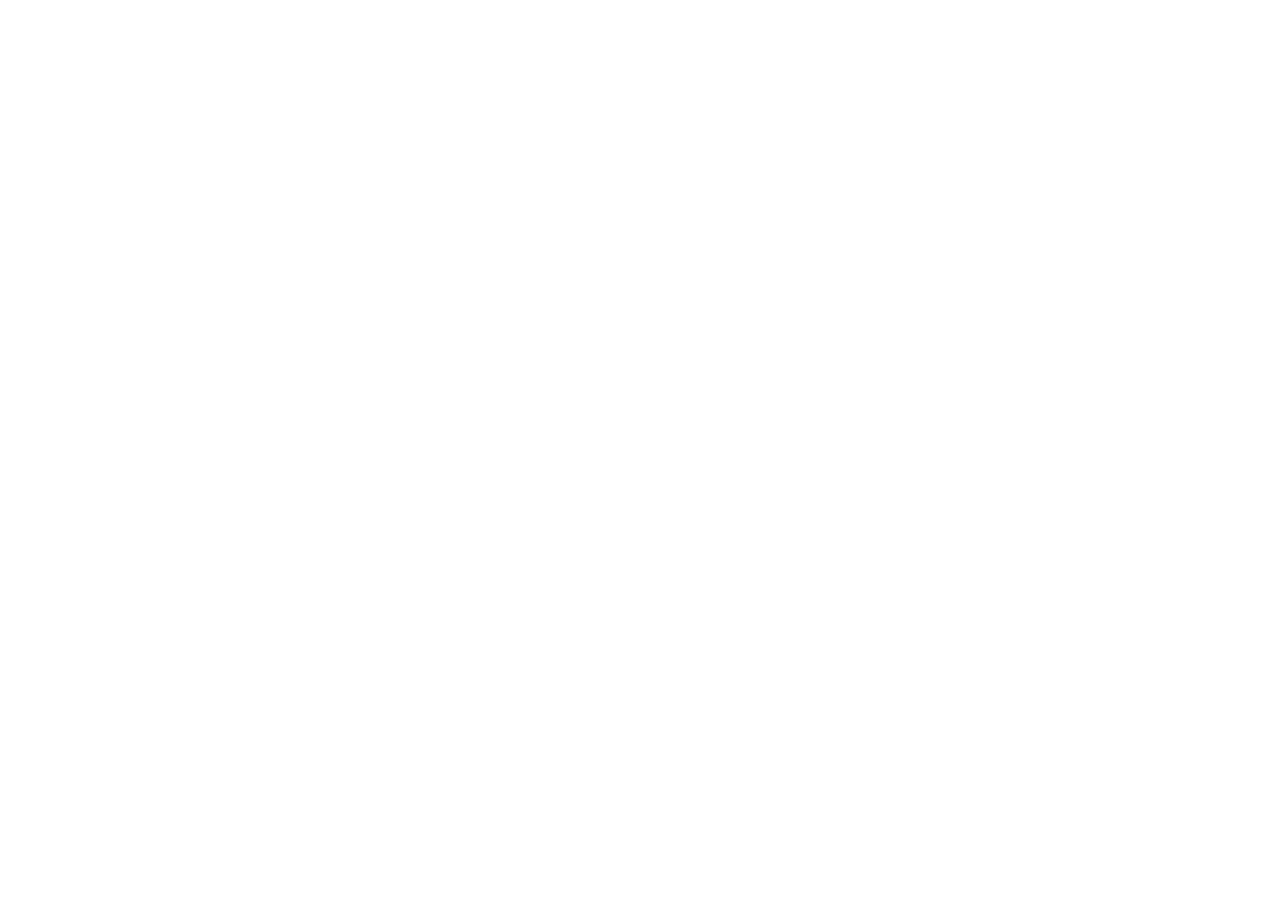
==== index.html @ a1cb793e "Add root index.html with redirect to docs folder" ====
<!DOCTYPE html>
<html lang="en">
<head>
    <meta charset="UTF-8">
    <meta name="viewport" content="width=device-width, initial-scale=1.0">
    <title>Redirecting to Synthara | The Education Times CLI</title>
    <meta http-equiv="refresh" content="0;url=https://bniladridas.github.io/gemini_cli/docs/">
    <style>
        body {
            font-family: Arial, sans-serif;
            text-align: center;
            padding: 50px;
            background-color: #f5f5f5;
        }
        .container {
            max-width: 600px;
            margin: 0 auto;
            background-color: white;
            padding: 30px;
            border-radius: 10px;
            box-shadow: 0 2px 10px rgba(0,0,0,0.1);
        }
        h1 {
            color: #0a58ca;
        }
        p {
            margin: 20px 0;
        }
        a {
            color: #0a58ca;
            text-decoration: none;
            font-weight: bold;
        }
        a:hover {
            text-decoration: underline;
        }
    </style>
</head>
<body>
    <div class="container">
        <h1>Synthara | The Education Times CLI</h1>
        <p>Redirecting to the project website...</p>
        <p>If you are not redirected automatically, <a href="https://bniladridas.github.io/gemini_cli/docs/">click here</a>.</p>
    </div>
</body>
</html>
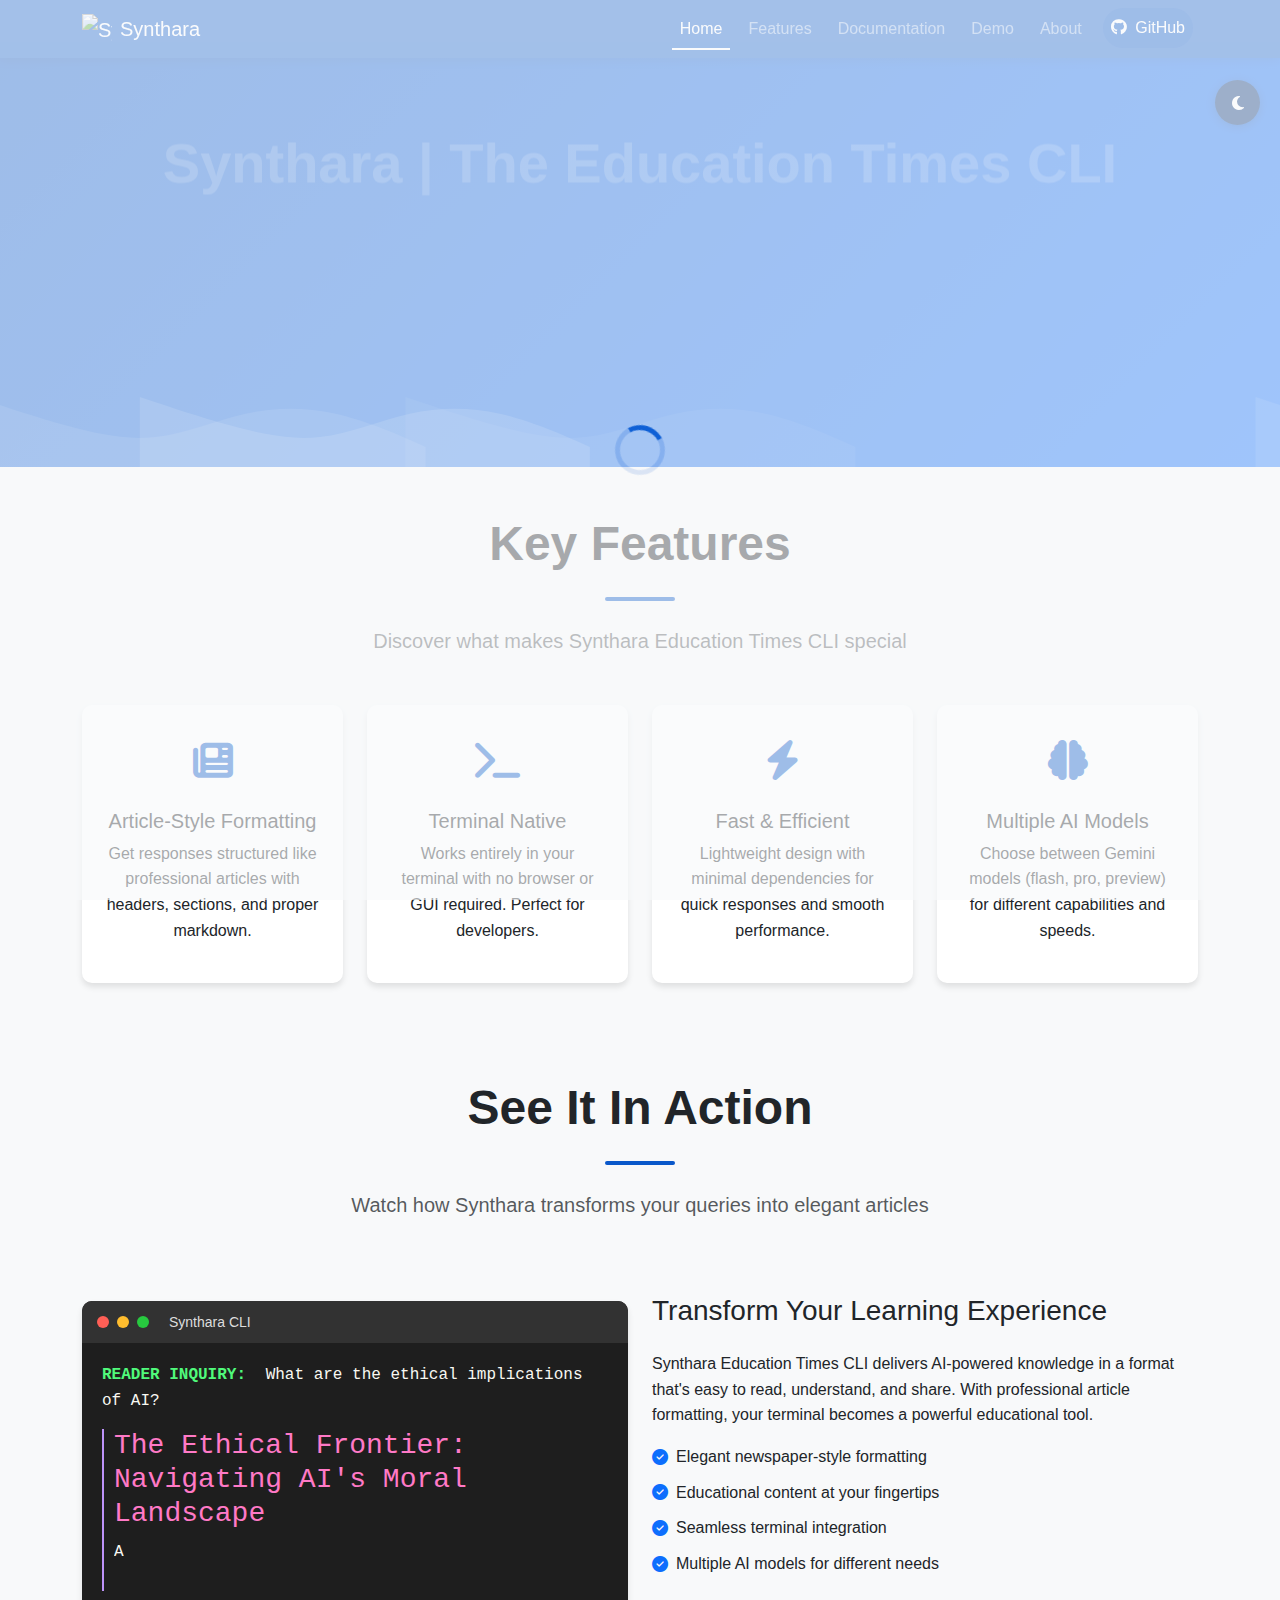
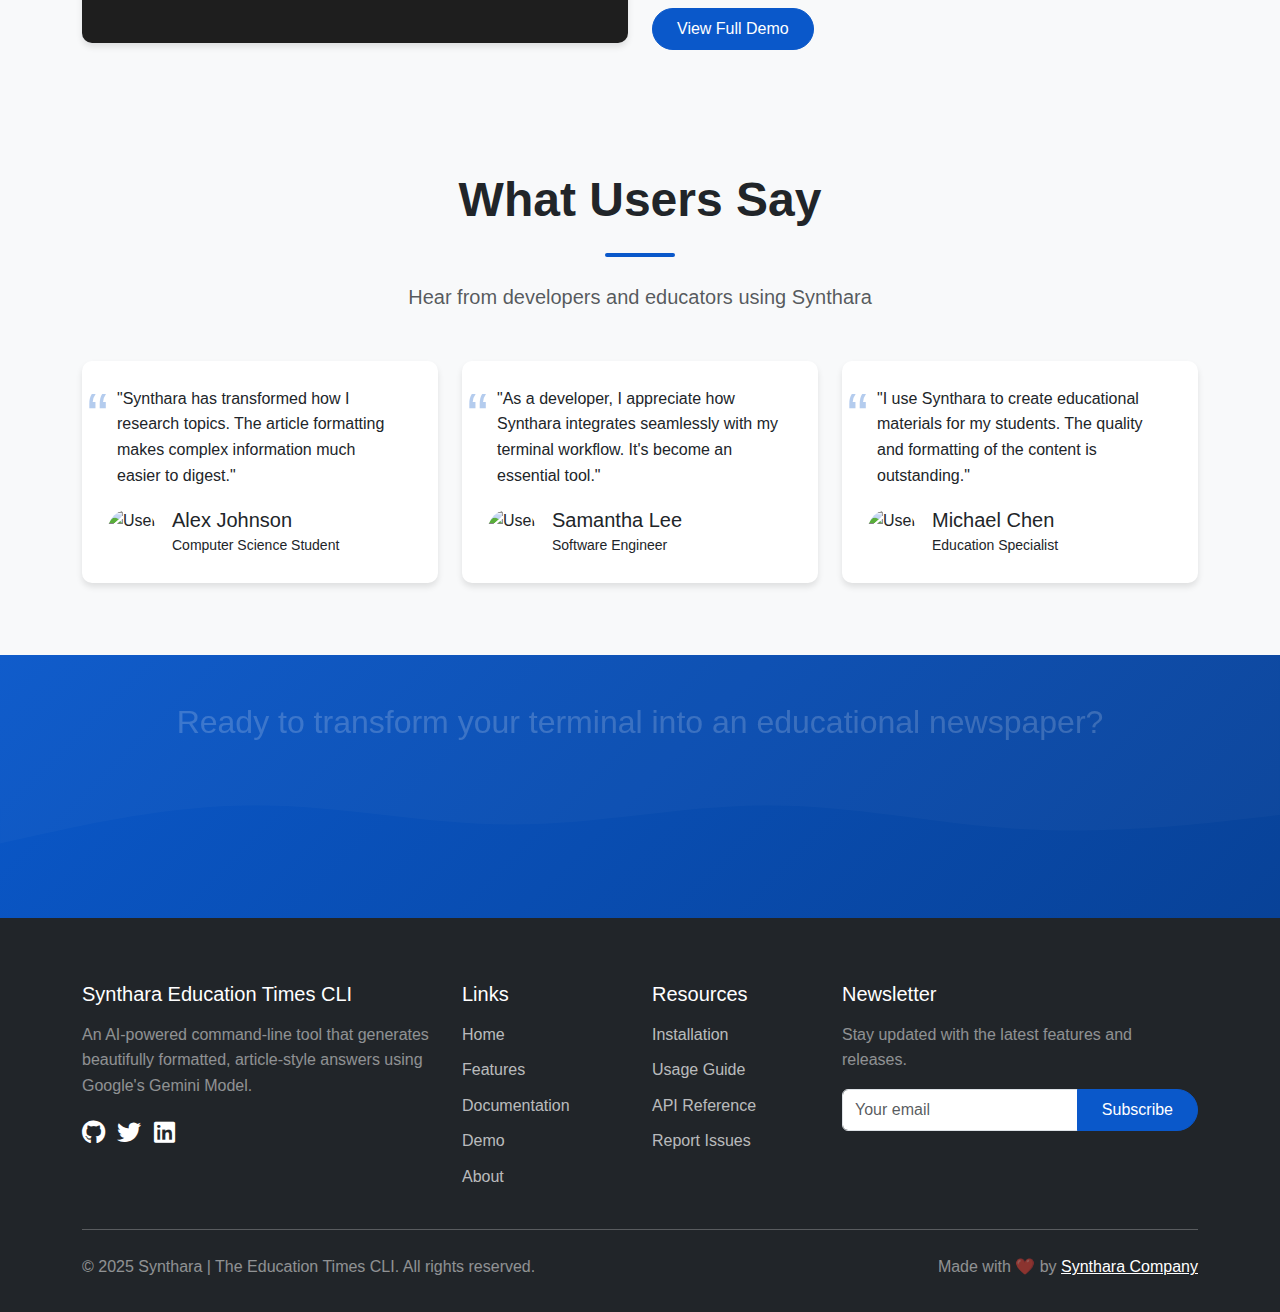
==== commit 2973615c: "feat: Create sophisticated website with advanced features, animations, and professional design" ====
--- a/index.html
+++ b/index.html
@@ -4,7 +4,7 @@
     <meta charset="UTF-8">
     <meta name="viewport" content="width=device-width, initial-scale=1.0">
     <title>Redirecting to Synthara | The Education Times CLI</title>
-    <meta http-equiv="refresh" content="0;url=https://bniladridas.github.io/gemini_cli/docs/">
+    <meta http-equiv="refresh" content="0;url=https://synthara-company.github.io/synthara-education-cli/docs/">
     <style>
         body {
             font-family: Arial, sans-serif;
@@ -40,7 +40,7 @@
     <div class="container">
         <h1>Synthara | The Education Times CLI</h1>
         <p>Redirecting to the project website...</p>
-        <p>If you are not redirected automatically, <a href="https://bniladridas.github.io/gemini_cli/docs/">click here</a>.</p>
+        <p>If you are not redirected automatically, <a href="https://synthara-company.github.io/synthara-education-cli/docs/">click here</a>.</p>
     </div>
 </body>
 </html>
